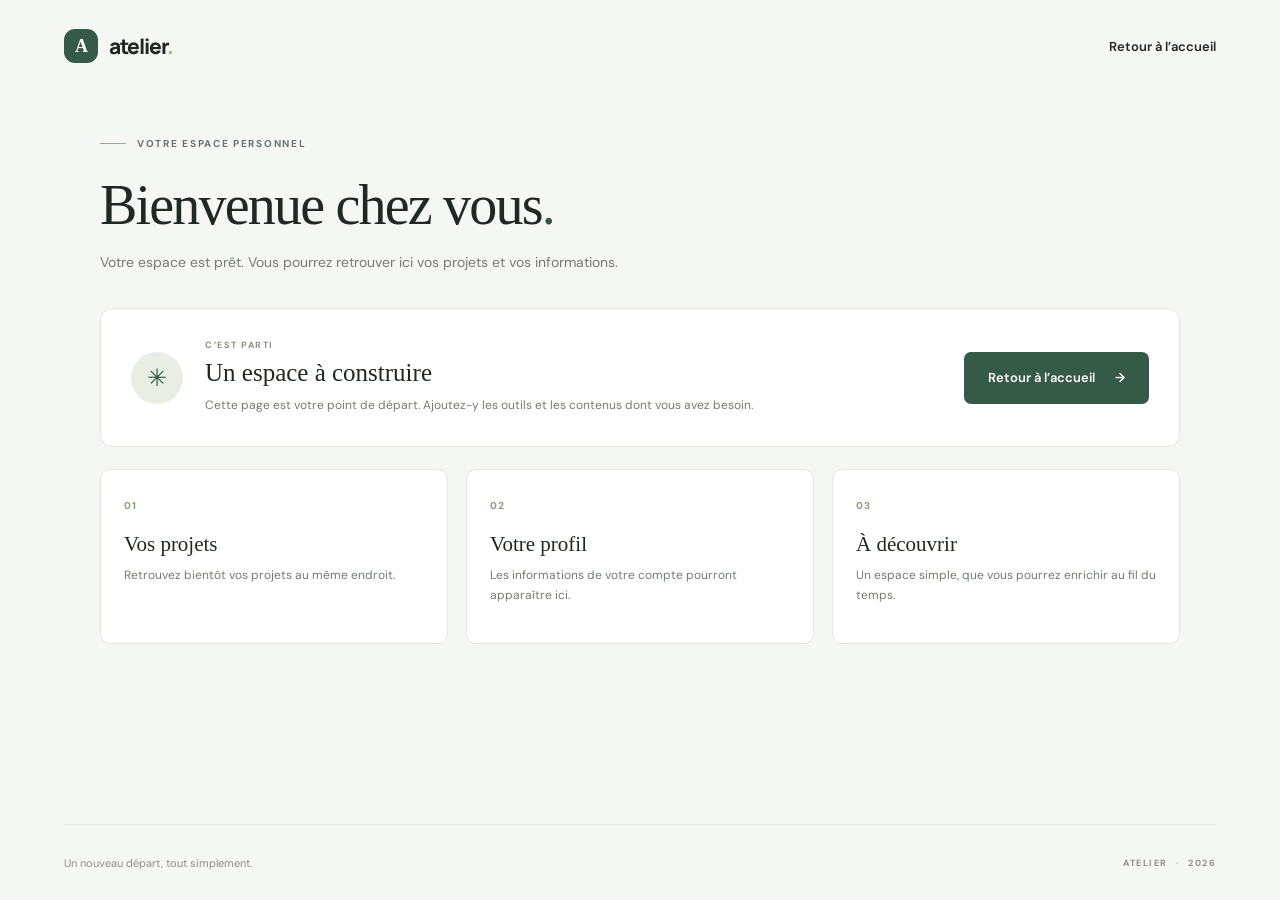
==== src/main/resources/static/dashboard.html @ 20f385c5 "Adding register security and verifications with a new password column" ====
<!DOCTYPE html>
<html lang="fr">
<head>
    <meta charset="UTF-8">
    <meta name="viewport" content="width=device-width, initial-scale=1.0">
    <meta name="theme-color" content="#f5f7f4">
    <title>Mon espace | Atelier</title>
    <link rel="stylesheet" href="css/style.css">
    <link rel="stylesheet" href="css/dashboard.css">
</head>
<body class="dashboard-page">
    <header class="site-header dashboard-header">
        <a class="brand" href="index.html" aria-label="Atelier, accueil">
            <span class="brand-mark" aria-hidden="true">A</span>
            <span>atelier<span class="brand-dot">.</span></span>
        </a>
        <a class="nav-link" href="index.html">Retour à l’accueil</a>
    </header>

    <main class="dashboard-main">
        <section class="dashboard-welcome">
            <p class="eyebrow">
                <span class="eyebrow-line"></span>
                VOTRE ESPACE PERSONNEL
            </p>
            <h1>Bienvenue chez vous<span>.</span></h1>
            <p>Votre espace est prêt. Vous pourrez retrouver ici vos projets et vos informations.</p>
        </section>

        <section class="dashboard-panel" aria-labelledby="space-title">
            <div class="panel-icon" aria-hidden="true">✳</div>
            <div>
                <p class="card-kicker">C’EST PARTI</p>
                <h2 id="space-title">Un espace à construire</h2>
                <p>Cette page est votre point de départ. Ajoutez-y les outils et les contenus dont vous avez besoin.</p>
            </div>
            <a class="button button-dark" href="index.html">Retour à l’accueil <span aria-hidden="true">→</span></a>
        </section>

        <section class="dashboard-cards" aria-label="Aperçu de votre espace">
            <article class="dashboard-card">
                <span class="dashboard-card-number">01</span>
                <h2>Vos projets</h2>
                <p>Retrouvez bientôt vos projets au même endroit.</p>
            </article>
            <article class="dashboard-card">
                <span class="dashboard-card-number">02</span>
                <h2>Votre profil</h2>
                <p>Les informations de votre compte pourront apparaître ici.</p>
            </article>
            <article class="dashboard-card">
                <span class="dashboard-card-number">03</span>
                <h2>À découvrir</h2>
                <p>Un espace simple, que vous pourrez enrichir au fil du temps.</p>
            </article>
        </section>
    </main>

    <footer class="site-footer dashboard-footer">
        <span>Un nouveau départ, tout simplement.</span>
        <span class="footer-right">ATELIER <span aria-hidden="true">·</span> 2026</span>
    </footer>
</body>
</html>
---- src/main/resources/static/css/style.css ----
﻿@import url('https://fonts.googleapis.com/css2?family=DM+Sans:wght@400;500;600;700&family=Manrope:wght@400;500;600;700;800&display=swap');

* {
    box-sizing: border-box;
}

html {
    min-width: 320px;
}

body {
    min-height: 100vh;
    margin: 0;
    background: #f5f7f4;
    color: #202821;
    font-family: 'DM Sans', Arial, sans-serif;
}

a {
    color: inherit;
}

.site-header, .site-footer {
    width: 90%;
    max-width: 1180px;
    margin-inline: auto;
}

.site-header {
    height: 92px;
    display: flex;
    align-items: center;
    justify-content: space-between;
}

.brand {
    display: inline-flex;
    align-items: center;
    gap: 11px;
    text-decoration: none;
    font: 800 21px 'Manrope', sans-serif;
    letter-spacing: -1px;
}

.brand-mark {
    display: grid;
    place-items: center;
    width: 34px;
    height: 34px;
    border-radius: 11px;
    background: #355a48;
    color: white;
    font: 700 18px Georgia, 'Times New Roman', serif;
}

.brand-dot {
    color: #a2b37d;
}

.header-nav {
    display: flex;
    align-items: center;
    gap: 30px;
}

.nav-link {
    color: #202821;
    font-size: 13px;
    font-weight: 600;
    text-decoration: none;
}

.nav-link:hover, .auth-switch a:hover, .auth-footer a:hover {
    color: #355a48;
}

.button {
    min-height: 52px;
    padding: 0 23px;
    display: inline-flex;
    align-items: center;
    justify-content: center;
    gap: 20px;
    border: 1px solid transparent;
    border-radius: 7px;
    text-decoration: none;
    font: 600 13px 'DM Sans', sans-serif;
    cursor: pointer;
    transition: background .18s ease, transform .18s ease;
}

.button:hover {
    transform: translateY(-1px);
}

.button-dark {
    background: #355a48;
    color: #fff;
}

.button-dark:hover {
    background: #294838;
}

.button-small {
    min-height: 42px;
    padding-inline: 17px;
    gap: 12px;
}

.button-light {
    background: #fff;
    border-color: #e2e7e0;
    color: #202821;
}

.button-light:hover {
    background: #f0f3ef;
}

.button-full {
    width: 100%;
    margin-top: 4px;
}

.hero-wrap {
    width: 90%;
    max-width: 1180px;
    min-height: 80vh;
    margin: 0 auto;
    display: grid;
    grid-template-columns: 1.03fr .97fr;
    align-items: center;
    gap: 48px;
    padding: 22px 0 58px;
}

.hero-copy {
    padding: 26px 0 30px 20px;
}

.eyebrow {
    display: flex;
    align-items: center;
    gap: 11px;
    margin: 0 0 25px;
    color: #687369;
    font-size: 10px;
    font-weight: 700;
    letter-spacing: 1.7px;
}

.eyebrow-line {
    width: 26px;
    height: 1px;
    background: #9cac87;
}

h1, h2, p {
    margin-top: 0;
}

.hero-copy h1, .auth-intro h1 {
    margin: 0;
    font: 500 76px/1.07 Georgia, 'Times New Roman', serif;
    letter-spacing: -2.6px;
}

.hero-copy h1 span, .auth-intro h1 span {
    color: #355a48;
    font-style: italic;
}

.hero-description {
    max-width: 440px;
    margin: 25px 0 30px;
    color: #737b72;
    font-size: 15px;
    line-height: 1.8;
}

.hero-actions {
    display: flex;
    flex-wrap: wrap;
    gap: 12px;
}

.hero-note {
    display: flex;
    align-items: center;
    gap: 10px;
    margin-top: 32px;
    color: #7b8379;
    font-size: 11px;
}

.note-check {
    width: 19px;
    height: 19px;
    display: grid;
    place-items: center;
    border-radius: 50%;
    background: #e5ecdf;
    color: #355a48;
    font-size: 11px;
    font-weight: 700;
}

.hero-art {
    position: relative;
    min-height: 450px;
    overflow: hidden;
    border-radius: 8% 48% 9px 9px;
    background: #e6ebe1;
}

.hero-art::before {
    position: absolute;
    inset: 27px;
    border: 1px solid rgba(53, 90, 72, .13);
    border-radius: 48% 48% 4px 4px;
    content: '';
}

.art-sun {
    position: absolute;
    top: 88px;
    left: 50%;
    width: 190px;
    height: 190px;
    transform: translateX(-50%);
    border-radius: 50%;
    background: #c7d2b8;
    box-shadow: 0 0 0 24px rgba(199, 210, 184, .2);
}

.art-orbit {
    position: absolute;
    top: 55px;
    left: 50%;
    width: 310px;
    height: 310px;
    transform: translateX(-50%);
    border: 1px solid rgba(53, 90, 72, .25);
    border-radius: 50%;
}

.orbit-two {
    top: 22px;
    width: 380px;
    height: 380px;
    border-color: rgba(53, 90, 72, .11);
}

.art-card {
    position: absolute;
    display: flex;
    align-items: center;
    gap: 12px;
    padding: 14px 17px;
    border: 1px solid rgba(255,255,255,.7);
    border-radius: 9px;
    background: rgba(255,255,255,.83);
    box-shadow: 0 10px 30px rgba(40, 57, 43, .08);
    color: #49564c;
    font-size: 11px;
    line-height: 1.5;
}

.card-top {
    top: 155px;
    left: 8%;
}

.card-bottom {
    right: 7%;
    bottom: 112px;
}

.card-icon {
    color: #78906b;
    font-size: 24px;
}

.status-dot {
    width: 9px;
    height: 9px;
    border-radius: 50%;
    background: #8aa77b;
    box-shadow: 0 0 0 4px #e9efe5;
}

.art-caption {
    position: absolute;
    right: 30px;
    bottom: 26px;
    color: #82907f;
    font-size: 8px;
    font-weight: 700;
    letter-spacing: 1.5px;
    line-height: 1.7;
    text-align: right;
}

.site-footer {
    min-height: 76px;
    display: flex;
    align-items: center;
    justify-content: space-between;
    border-top: 1px solid #e2e7e0;
    color: #899087;
    font-size: 11px;
}

.footer-right {
    font-size: 9px;
    font-weight: 700;
    letter-spacing: 1.5px;
}

.footer-right span {
    padding-inline: 5px;
    color: #abb69e;
}

.auth-page {
    display: flex;
    flex-direction: column;
}

.auth-header {
    flex: 0 0 auto;
}

.auth-layout {
    width: 90%;
    max-width: 1080px;
    flex: 1;
    margin: 0 auto;
    display: grid;
    grid-template-columns: 1fr 430px;
    align-items: center;
    gap: 90px;
    padding: 32px 0 62px;
}

.auth-intro {
    position: relative;
    align-self: center;
    min-height: 400px;
    padding-top: 30px;
}

.auth-intro h1 {
    font-size: 62px;
}

.auth-intro > p:last-of-type {
    max-width: 370px;
    margin-top: 23px;
    color: #737b72;
    font-size: 14px;
    line-height: 1.8;
}

.auth-decoration {
    position: absolute;
    left: 4px;
    bottom: 8px;
    width: 210px;
    height: 92px;
    border-bottom: 1px solid #d7dfd3;
}

.auth-decoration i, .auth-decoration b {
    position: absolute;
    bottom: 0;
    display: block;
    width: 1px;
    height: 67px;
    background: #d7dfd3;
    transform: rotate(39deg);
    transform-origin: bottom;
}

.auth-decoration b {
    left: 42px;
    height: 53px;
    transform: rotate(-39deg);
}

.auth-decoration span {
    position: absolute;
    top: 4px;
    left: 62px;
    color: #9eaf8c;
    font-size: 24px;
}

.auth-card {
    padding: 38px 37px 28px;
    border: 1px solid #e8ece6;
    border-radius: 12px;
    background: #fff;
    box-shadow: 0 16px 45px rgba(39, 57, 43, .06);
}

.card-heading {
    margin-bottom: 28px;
}

.card-kicker {
    margin-bottom: 10px;
    color: #85917e;
    font-size: 9px;
    font-weight: 700;
    letter-spacing: 1.5px;
}

.auth-card h2 {
    margin-bottom: 8px;
    font: 500 31px Georgia, 'Times New Roman', serif;
    letter-spacing: -.7px;
}

.subtitle {
    margin: 0;
    color: #737b72;
    font-size: 12px;
    line-height: 1.6;
}

.form-group {
    display: flex;
    flex-direction: column;
    gap: 8px;
    margin-bottom: 18px;
}

.form-group label {
    color: #38433a;
    font-size: 11px;
    font-weight: 600;
}

.form-group input {
    width: 100%;
    height: 47px;
    padding: 0 13px;
    border: 1px solid #dfe5dd;
    border-radius: 6px;
    outline: none;
    background: #fff;
    color: #202821;
    font: 12px 'DM Sans', sans-serif;
    transition: border-color .15s, box-shadow .15s;
}

.form-group input::placeholder {
    color: #a1a89e;
}

.form-group input:focus {
    border-color: #74917b;
    box-shadow: 0 0 0 3px rgba(53, 90, 72, .1);
}

.auth-switch {
    margin: 23px 0 0;
    color: #858c83;
    font-size: 11px;
    text-align: center;
}

.auth-switch a {
    margin-left: 3px;
    color: #355a48;
    font-weight: 700;
    text-decoration: none;
}

.form-result {
    color: #355a48;
    font-size: 12px;
}

.auth-footer {
    min-height: 65px;
}

.auth-footer a {
    color: #7a8378;
    font-size: 11px;
    text-decoration: none;
}

@media (max-width: 850px) {
    .site-header, .site-footer, .hero-wrap, .auth-layout {
        width: 90%;
    }

    .hero-wrap, .auth-layout {
        grid-template-columns: 1fr;
    }

    .hero-wrap { gap: 24px; padding-top: 38px; }
    .hero-copy { padding-left: 0; }
    .hero-copy h1 { font-size: 72px; }
    .hero-art { min-height: 390px; }
    .auth-layout { max-width: 620px; gap: 26px; padding-top: 26px; }
    .auth-intro { min-height: 0; padding-top: 15px; }
    .auth-intro h1 { font-size: 58px; }
    .auth-decoration { display: none; }
    .auth-card { width: 100%; }
}

@media (max-width: 520px) {
    .site-header, .site-footer, .hero-wrap, .auth-layout { width: 92%; }
    .site-header { height: 74px; }
    .header-nav { gap: 14px; }
    .header-nav .nav-link, .auth-header > .nav-link { font-size: 11px; }
    .button-small { min-height: 38px; padding: 0 11px; font-size: 11px; }
    .hero-wrap { padding-top: 28px; }
    .hero-copy h1 { font-size: 49px; letter-spacing: -1.8px; }
    .hero-description { font-size: 13px; }
    .hero-actions { flex-direction: column; align-items: stretch; }
    .hero-actions .button { width: 100%; }
    .hero-art { min-height: 330px; }
    .art-sun { top: 67px; width: 145px; height: 145px; }
    .art-orbit { top: 39px; width: 245px; height: 245px; }
    .orbit-two { top: 12px; width: 300px; height: 300px; }
    .card-top { top: 117px; left: 4%; }
    .card-bottom { right: 4%; bottom: 80px; }
    .site-footer { font-size: 9px; }
    .auth-layout { padding: 15px 0 35px; }
    .auth-intro h1 { font-size: 42px; letter-spacing: -1.6px; }
    .auth-intro > p:last-of-type { font-size: 12px; }
    .auth-card { padding: 28px 22px 23px; }
}
---- src/main/resources/static/css/dashboard.css ----
.dashboard-page {
    display: flex;
    flex-direction: column;
}

.dashboard-header {
    flex: 0 0 auto;
}

.dashboard-main {
    width: 90%;
    max-width: 1080px;
    flex: 1;
    margin: 0 auto;
    padding: 45px 0 70px;
}

.dashboard-welcome {
    margin-bottom: 34px;
}

.dashboard-welcome h1 {
    margin: 0 0 14px;
    font: 500 56px/1.1 Georgia, 'Times New Roman', serif;
    letter-spacing: -1.8px;
}

.dashboard-welcome h1 span {
    color: #355a48;
}

.dashboard-welcome > p:last-child {
    max-width: 560px;
    margin: 0;
    color: #737b72;
    font-size: 14px;
    line-height: 1.7;
}

.dashboard-panel {
    display: flex;
    align-items: center;
    gap: 22px;
    padding: 30px;
    border: 1px solid #e2e7e0;
    border-radius: 12px;
    background: #fff;
}

.panel-icon {
    width: 52px;
    height: 52px;
    flex: 0 0 52px;
    display: grid;
    place-items: center;
    border-radius: 50%;
    background: #e8eee4;
    color: #355a48;
    font-size: 24px;
}

.dashboard-panel > div:nth-child(2) {
    flex: 1;
    min-width: 200px;
}

.dashboard-panel .card-kicker {
    margin-bottom: 8px;
    color: #85917e;
    font-size: 9px;
    font-weight: 700;
    letter-spacing: 1.5px;
}

.dashboard-panel h2,
.dashboard-card h2 {
    margin: 0 0 8px;
    font: 500 25px Georgia, 'Times New Roman', serif;
}

.dashboard-panel p:last-child,
.dashboard-card p {
    margin: 0;
    color: #737b72;
    font-size: 12px;
    line-height: 1.7;
}

.dashboard-panel .button {
    flex: 0 0 auto;
}

.dashboard-cards {
    display: grid;
    grid-template-columns: repeat(3, 1fr);
    gap: 18px;
    margin-top: 22px;
}

.dashboard-card {
    min-height: 175px;
    padding: 23px;
    border: 1px solid #e2e7e0;
    border-radius: 10px;
    background: #fff;
}

.dashboard-card-number {
    display: inline-block;
    margin-bottom: 20px;
    color: #8a9b7c;
    font-size: 10px;
    font-weight: 700;
    letter-spacing: 1px;
}

.dashboard-card h2 {
    font-size: 21px;
}

.dashboard-footer {
    flex: 0 0 auto;
}

@media (max-width: 700px) {
    .dashboard-main {
        padding: 30px 0 45px;
    }

    .dashboard-welcome h1 {
        font-size: 44px;
    }

    .dashboard-panel {
        align-items: flex-start;
        flex-wrap: wrap;
        padding: 23px;
    }

    .dashboard-panel .button {
        margin-left: 74px;
    }

    .dashboard-cards {
        grid-template-columns: 1fr;
        gap: 12px;
    }

    .dashboard-card {
        min-height: 0;
    }

    .dashboard-card-number {
        margin-bottom: 12px;
    }
}

@media (max-width: 480px) {
    .dashboard-welcome h1 {
        font-size: 37px;
    }

    .dashboard-panel {
        gap: 15px;
        padding: 19px;
    }

    .panel-icon {
        width: 42px;
        height: 42px;
        flex-basis: 42px;
    }

    .dashboard-panel .button {
        margin-left: 57px;
    }
}
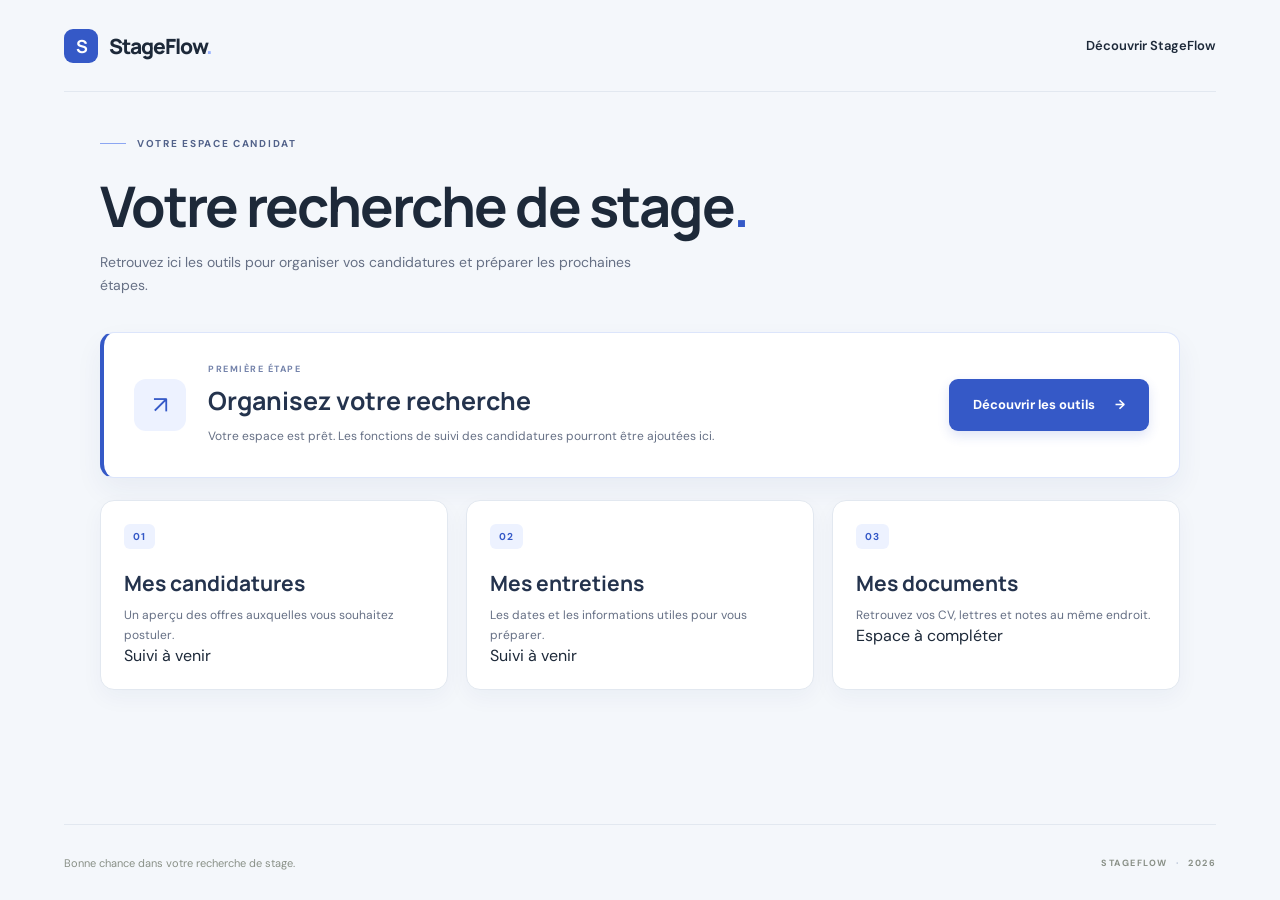
==== commit 81277d2f: "Recycling the project files" ====
--- a/src/main/resources/static/dashboard.html
+++ b/src/main/resources/static/dashboard.html
@@ -1,64 +1,74 @@
 <!DOCTYPE html>
 <html lang="fr">
+
 <head>
     <meta charset="UTF-8">
     <meta name="viewport" content="width=device-width, initial-scale=1.0">
-    <meta name="theme-color" content="#f5f7f4">
-    <title>Mon espace | Atelier</title>
+    <meta name="theme-color" content="#f4f7fb">
+    <title>Tableau de bord | StageFlow</title>
     <link rel="stylesheet" href="css/style.css">
     <link rel="stylesheet" href="css/dashboard.css">
 </head>
+
 <body class="dashboard-page">
     <header class="site-header dashboard-header">
-        <a class="brand" href="index.html" aria-label="Atelier, accueil">
-            <span class="brand-mark" aria-hidden="true">A</span>
-            <span>atelier<span class="brand-dot">.</span></span>
+        <a class="brand" href="index.html" aria-label="StageFlow, accueil">
+            <span class="brand-mark" aria-hidden="true">S</span>
+            <span>StageFlow<span class="brand-dot">.</span></span>
         </a>
-        <a class="nav-link" href="index.html">Retour à l’accueil</a>
+
+        <nav class="header-nav" aria-label="Navigation du tableau de bord">
+            <a class="nav-link" href="index.html">Découvrir StageFlow</a>
+        </nav>
     </header>
 
     <main class="dashboard-main">
         <section class="dashboard-welcome">
-            <p class="eyebrow">
-                <span class="eyebrow-line"></span>
-                VOTRE ESPACE PERSONNEL
-            </p>
-            <h1>Bienvenue chez vous<span>.</span></h1>
-            <p>Votre espace est prêt. Vous pourrez retrouver ici vos projets et vos informations.</p>
+            <p class="eyebrow"><span class="eyebrow-line"></span> VOTRE ESPACE CANDIDAT</p>
+            <h1>Votre recherche de stage<span>.</span></h1>
+            <p>Retrouvez ici les outils pour organiser vos candidatures et préparer les prochaines étapes.</p>
         </section>
 
-        <section class="dashboard-panel" aria-labelledby="space-title">
-            <div class="panel-icon" aria-hidden="true">✳</div>
+        <section class="dashboard-panel" aria-labelledby="application-title">
+            <div class="panel-icon" aria-hidden="true">↗</div>
+
             <div>
-                <p class="card-kicker">C’EST PARTI</p>
-                <h2 id="space-title">Un espace à construire</h2>
-                <p>Cette page est votre point de départ. Ajoutez-y les outils et les contenus dont vous avez besoin.</p>
+                <p class="card-kicker">PREMIÈRE ÉTAPE</p>
+                <h2 id="application-title">Organisez votre recherche</h2>
+                <p>Votre espace est prêt. Les fonctions de suivi des candidatures pourront être ajoutées ici.</p>
             </div>
-            <a class="button button-dark" href="index.html">Retour à l’accueil <span aria-hidden="true">→</span></a>
+            
+            <a class="button button-dark" href="index.html#features">Découvrir les outils <span aria-hidden="true">→</span></a>
         </section>
 
-        <section class="dashboard-cards" aria-label="Aperçu de votre espace">
+        <section class="dashboard-cards" aria-label="Outils de recherche de stage">
             <article class="dashboard-card">
                 <span class="dashboard-card-number">01</span>
-                <h2>Vos projets</h2>
-                <p>Retrouvez bientôt vos projets au même endroit.</p>
+                <h2>Mes candidatures</h2>
+                <p>Un aperçu des offres auxquelles vous souhaitez postuler.</p>
+                <span class="card-status">Suivi à venir</span>
             </article>
+
             <article class="dashboard-card">
                 <span class="dashboard-card-number">02</span>
-                <h2>Votre profil</h2>
-                <p>Les informations de votre compte pourront apparaître ici.</p>
+                <h2>Mes entretiens</h2>
+                <p>Les dates et les informations utiles pour vous préparer.</p>
+                <span class="card-status">Suivi à venir</span>
             </article>
+
             <article class="dashboard-card">
                 <span class="dashboard-card-number">03</span>
-                <h2>À découvrir</h2>
-                <p>Un espace simple, que vous pourrez enrichir au fil du temps.</p>
+                <h2>Mes documents</h2>
+                <p>Retrouvez vos CV, lettres et notes au même endroit.</p>
+                <span class="card-status">Espace à compléter</span>
             </article>
         </section>
     </main>
 
     <footer class="site-footer dashboard-footer">
-        <span>Un nouveau départ, tout simplement.</span>
-        <span class="footer-right">ATELIER <span aria-hidden="true">·</span> 2026</span>
+        <span>Bonne chance dans votre recherche de stage.</span>
+        <span class="footer-right">STAGEFLOW <span aria-hidden="true">·</span> 2026</span>
     </footer>
+    
 </body>
 </html>
--- a/src/main/resources/static/css/style.css
+++ b/src/main/resources/static/css/style.css
@@ -11,8 +11,8 @@
 body {
     min-height: 100vh;
     margin: 0;
-    background: #f5f7f4;
-    color: #202821;
+    background: #f4f7fb;
+    color: #1d2939;
     font-family: 'DM Sans', Arial, sans-serif;
 }
 
@@ -48,13 +48,13 @@
     width: 34px;
     height: 34px;
     border-radius: 11px;
-    background: #355a48;
+    background: #3559c7;
     color: white;
     font: 700 18px Georgia, 'Times New Roman', serif;
 }
 
 .brand-dot {
-    color: #a2b37d;
+    color: #9bb4ff;
 }
 
 .header-nav {
@@ -64,14 +64,14 @@
 }
 
 .nav-link {
-    color: #202821;
+    color: #1d2939;
     font-size: 13px;
     font-weight: 600;
     text-decoration: none;
 }
 
 .nav-link:hover, .auth-switch a:hover, .auth-footer a:hover {
-    color: #355a48;
+    color: #3559c7;
 }
 
 .button {
@@ -94,12 +94,12 @@
 }
 
 .button-dark {
-    background: #355a48;
+    background: #3559c7;
     color: #fff;
 }
 
 .button-dark:hover {
-    background: #294838;
+    background: #28439a;
 }
 
 .button-small {
@@ -110,8 +110,8 @@
 
 .button-light {
     background: #fff;
-    border-color: #e2e7e0;
-    color: #202821;
+    border-color: #e2e8f0;
+    color: #1d2939;
 }
 
 .button-light:hover {
@@ -144,7 +144,7 @@
     align-items: center;
     gap: 11px;
     margin: 0 0 25px;
-    color: #687369;
+    color: #667085;
     font-size: 10px;
     font-weight: 700;
     letter-spacing: 1.7px;
@@ -153,7 +153,7 @@
 .eyebrow-line {
     width: 26px;
     height: 1px;
-    background: #9cac87;
+    background: #8ca6f2;
 }
 
 h1, h2, p {
@@ -167,14 +167,14 @@
 }
 
 .hero-copy h1 span, .auth-intro h1 span {
-    color: #355a48;
+    color: #3559c7;
     font-style: italic;
 }
 
 .hero-description {
     max-width: 440px;
     margin: 25px 0 30px;
-    color: #737b72;
+    color: #667085;
     font-size: 15px;
     line-height: 1.8;
 }
@@ -190,7 +190,7 @@
     align-items: center;
     gap: 10px;
     margin-top: 32px;
-    color: #7b8379;
+    color: #667085;
     font-size: 11px;
 }
 
@@ -200,8 +200,8 @@
     display: grid;
     place-items: center;
     border-radius: 50%;
-    background: #e5ecdf;
-    color: #355a48;
+    background: #edf2ff;
+    color: #3559c7;
     font-size: 11px;
     font-weight: 700;
 }
@@ -211,7 +211,7 @@
     min-height: 450px;
     overflow: hidden;
     border-radius: 8% 48% 9px 9px;
-    background: #e6ebe1;
+    background: #eaf0ff;
 }
 
 .hero-art::before {
@@ -230,7 +230,7 @@
     height: 190px;
     transform: translateX(-50%);
     border-radius: 50%;
-    background: #c7d2b8;
+    background: #8da6ee;
     box-shadow: 0 0 0 24px rgba(199, 210, 184, .2);
 }
 
@@ -278,7 +278,7 @@
 }
 
 .card-icon {
-    color: #78906b;
+    color: #4966cf;
     font-size: 24px;
 }
 
@@ -286,15 +286,15 @@
     width: 9px;
     height: 9px;
     border-radius: 50%;
-    background: #8aa77b;
-    box-shadow: 0 0 0 4px #e9efe5;
+    background: #6884e5;
+    box-shadow: 0 0 0 4px #e4eaff;
 }
 
 .art-caption {
     position: absolute;
     right: 30px;
     bottom: 26px;
-    color: #82907f;
+    color: #6878a5;
     font-size: 8px;
     font-weight: 700;
     letter-spacing: 1.5px;
@@ -307,7 +307,7 @@
     display: flex;
     align-items: center;
     justify-content: space-between;
-    border-top: 1px solid #e2e7e0;
+    border-top: 1px solid #e2e8f0;
     color: #899087;
     font-size: 11px;
 }
@@ -320,7 +320,7 @@
 
 .footer-right span {
     padding-inline: 5px;
-    color: #abb69e;
+    color: #aab6ce;
 }
 
 .auth-page {
@@ -358,7 +358,7 @@
 .auth-intro > p:last-of-type {
     max-width: 370px;
     margin-top: 23px;
-    color: #737b72;
+    color: #667085;
     font-size: 14px;
     line-height: 1.8;
 }
@@ -369,7 +369,7 @@
     bottom: 8px;
     width: 210px;
     height: 92px;
-    border-bottom: 1px solid #d7dfd3;
+    border-bottom: 1px solid #d7e0ee;
 }
 
 .auth-decoration i, .auth-decoration b {
@@ -378,7 +378,7 @@
     display: block;
     width: 1px;
     height: 67px;
-    background: #d7dfd3;
+    background: #d7e0ee;
     transform: rotate(39deg);
     transform-origin: bottom;
 }
@@ -393,7 +393,7 @@
     position: absolute;
     top: 4px;
     left: 62px;
-    color: #9eaf8c;
+    color: #8299df;
     font-size: 24px;
 }
 
@@ -411,7 +411,7 @@
 
 .card-kicker {
     margin-bottom: 10px;
-    color: #85917e;
+    color: #7382aa;
     font-size: 9px;
     font-weight: 700;
     letter-spacing: 1.5px;
@@ -425,7 +425,7 @@
 
 .subtitle {
     margin: 0;
-    color: #737b72;
+    color: #667085;
     font-size: 12px;
     line-height: 1.6;
 }
@@ -438,7 +438,7 @@
 }
 
 .form-group label {
-    color: #38433a;
+    color: #344054;
     font-size: 11px;
     font-weight: 600;
 }
@@ -447,40 +447,40 @@
     width: 100%;
     height: 47px;
     padding: 0 13px;
-    border: 1px solid #dfe5dd;
+    border: 1px solid #d7deea;
     border-radius: 6px;
     outline: none;
     background: #fff;
-    color: #202821;
+    color: #1d2939;
     font: 12px 'DM Sans', sans-serif;
     transition: border-color .15s, box-shadow .15s;
 }
 
 .form-group input::placeholder {
-    color: #a1a89e;
+    color: #98a2b3;
 }
 
 .form-group input:focus {
-    border-color: #74917b;
+    border-color: #6b82d9;
     box-shadow: 0 0 0 3px rgba(53, 90, 72, .1);
 }
 
 .auth-switch {
     margin: 23px 0 0;
-    color: #858c83;
+    color: #667085;
     font-size: 11px;
     text-align: center;
 }
 
 .auth-switch a {
     margin-left: 3px;
-    color: #355a48;
+    color: #3559c7;
     font-weight: 700;
     text-decoration: none;
 }
 
 .form-result {
-    color: #355a48;
+    color: #3559c7;
     font-size: 12px;
 }
 
@@ -536,4 +536,170 @@
     .auth-intro h1 { font-size: 42px; letter-spacing: -1.6px; }
     .auth-intro > p:last-of-type { font-size: 12px; }
     .auth-card { padding: 28px 22px 23px; }
-}+}
+
+/* Internship portal theme */
+.site-header {
+    border-bottom: 1px solid #e2e8f0;
+}
+
+.brand-mark {
+    border-radius: 9px;
+    font-family: 'Manrope', sans-serif;
+}
+
+.button {
+    border-radius: 9px;
+    font-weight: 700;
+}
+
+.button-dark {
+    box-shadow: 0 5px 12px rgba(53, 89, 199, .16);
+}
+
+.hero-copy h1,
+.auth-intro h1 {
+    font-family: 'Manrope', Arial, sans-serif;
+    font-weight: 700;
+    letter-spacing: -3px;
+}
+
+.hero-copy h1 span,
+.auth-intro h1 span {
+    font-style: normal;
+}
+
+.hero-art {
+    border: 1px solid #dce5fb;
+    border-radius: 24px;
+    background: linear-gradient(145deg, #edf2ff, #e3ebff);
+}
+
+.hero-art::before {
+    border-radius: 18px;
+}
+
+.art-sun {
+    background: #b8c8fb;
+}
+
+.art-card {
+    border-color: #e6ebf5;
+    border-radius: 12px;
+    box-shadow: 0 12px 28px rgba(31, 53, 112, .1);
+}
+
+.auth-card {
+    border-color: #e2e8f0;
+    border-radius: 16px;
+    box-shadow: 0 18px 45px rgba(31, 53, 112, .08);
+}
+
+.form-group input {
+    border-radius: 8px;
+}
+
+.form-group input:focus {
+    box-shadow: 0 0 0 3px rgba(53, 89, 199, .12);
+}
+
+.landing-page .hero-copy h1 {
+    font-size: 60px;
+    line-height: 1.12;
+}
+
+.features-section {
+    width: 90%;
+    max-width: 1180px;
+    margin: 30px auto 80px;
+    padding-top: 38px;
+    border-top: 1px solid #e2e8f0;
+}
+
+.features-heading {
+    max-width: 600px;
+    margin-bottom: 25px;
+}
+
+.features-heading .eyebrow {
+    margin-bottom: 14px;
+}
+
+.features-heading h2 {
+    margin: 0;
+    color: #1d2939;
+    font: 700 30px/1.3 'Manrope', Arial, sans-serif;
+    letter-spacing: -.8px;
+}
+
+.feature-grid {
+    display: grid;
+    grid-template-columns: repeat(3, 1fr);
+    gap: 18px;
+}
+
+.feature-card {
+    min-height: 175px;
+    padding: 23px;
+    border: 1px solid #e2e8f0;
+    border-radius: 14px;
+    background: #fff;
+}
+
+.feature-number {
+    display: inline-block;
+    margin-bottom: 18px;
+    padding: 5px 8px;
+    border-radius: 6px;
+    background: #edf2ff;
+    color: #3559c7;
+    font-size: 10px;
+    font-weight: 700;
+}
+
+.feature-card h3 {
+    margin: 0 0 8px;
+    color: #24334d;
+    font: 700 16px 'Manrope', Arial, sans-serif;
+}
+
+.feature-card p {
+    margin: 0;
+    color: #667085;
+    font-size: 12px;
+    line-height: 1.7;
+}
+
+@media (max-width: 850px) {
+    .feature-grid {
+        grid-template-columns: 1fr;
+    }
+
+    .feature-card {
+        min-height: 0;
+    }
+}
+
+@media (max-width: 520px) {
+    .landing-page .header-nav {
+        gap: 10px;
+    }
+
+    .landing-page .header-nav .nav-link:first-child {
+        display: none;
+    }
+
+    .landing-page .brand {
+        gap: 7px;
+        font-size: 17px;
+    }
+
+    .landing-page .hero-copy h1 {
+        font-size: 42px;
+        letter-spacing: -1.5px;
+    }
+
+    .features-heading h2 {
+        font-size: 24px;
+    }
+}
--- a/src/main/resources/static/css/dashboard.css
+++ b/src/main/resources/static/css/dashboard.css
@@ -1,4 +1,4 @@
-.dashboard-page {
+﻿.dashboard-page {
     display: flex;
     flex-direction: column;
 }
@@ -26,13 +26,13 @@
 }
 
 .dashboard-welcome h1 span {
-    color: #355a48;
+    color: #3559c7;
 }
 
 .dashboard-welcome > p:last-child {
     max-width: 560px;
     margin: 0;
-    color: #737b72;
+    color: #667085;
     font-size: 14px;
     line-height: 1.7;
 }
@@ -42,7 +42,7 @@
     align-items: center;
     gap: 22px;
     padding: 30px;
-    border: 1px solid #e2e7e0;
+    border: 1px solid #e2e8f0;
     border-radius: 12px;
     background: #fff;
 }
@@ -55,7 +55,7 @@
     place-items: center;
     border-radius: 50%;
     background: #e8eee4;
-    color: #355a48;
+    color: #3559c7;
     font-size: 24px;
 }
 
@@ -66,7 +66,7 @@
 
 .dashboard-panel .card-kicker {
     margin-bottom: 8px;
-    color: #85917e;
+    color: #7382aa;
     font-size: 9px;
     font-weight: 700;
     letter-spacing: 1.5px;
@@ -81,7 +81,7 @@
 .dashboard-panel p:last-child,
 .dashboard-card p {
     margin: 0;
-    color: #737b72;
+    color: #667085;
     font-size: 12px;
     line-height: 1.7;
 }
@@ -100,7 +100,7 @@
 .dashboard-card {
     min-height: 175px;
     padding: 23px;
-    border: 1px solid #e2e7e0;
+    border: 1px solid #e2e8f0;
     border-radius: 10px;
     background: #fff;
 }
@@ -108,7 +108,7 @@
 .dashboard-card-number {
     display: inline-block;
     margin-bottom: 20px;
-    color: #8a9b7c;
+    color: #6f86d4;
     font-size: 10px;
     font-weight: 700;
     letter-spacing: 1px;
@@ -175,3 +175,53 @@
         margin-left: 57px;
     }
 }
+
+/* Internship portal dashboard styling */
+.dashboard-welcome h1 {
+    color: #1d2939;
+    font-family: 'Manrope', Arial, sans-serif;
+    font-weight: 700;
+    letter-spacing: -2px;
+}
+
+.dashboard-welcome .eyebrow {
+    color: #52628a;
+}
+
+.dashboard-panel {
+    border-color: #dce5fb;
+    border-left: 4px solid #3559c7;
+    border-radius: 14px;
+    box-shadow: 0 12px 28px rgba(31, 53, 112, .06);
+}
+
+.panel-icon {
+    border-radius: 12px;
+    background: #edf2ff;
+}
+
+.dashboard-panel h2,
+.dashboard-card h2 {
+    color: #24334d;
+    font-family: 'Manrope', Arial, sans-serif;
+    font-weight: 700;
+}
+
+.dashboard-card {
+    border-color: #e2e8f0;
+    border-radius: 14px;
+    box-shadow: 0 8px 22px rgba(31, 53, 112, .045);
+    transition: transform .18s ease, box-shadow .18s ease;
+}
+
+.dashboard-card:hover {
+    transform: translateY(-3px);
+    box-shadow: 0 14px 28px rgba(31, 53, 112, .1);
+}
+
+.dashboard-card-number {
+    padding: 6px 9px;
+    border-radius: 6px;
+    background: #edf2ff;
+    color: #3559c7;
+}
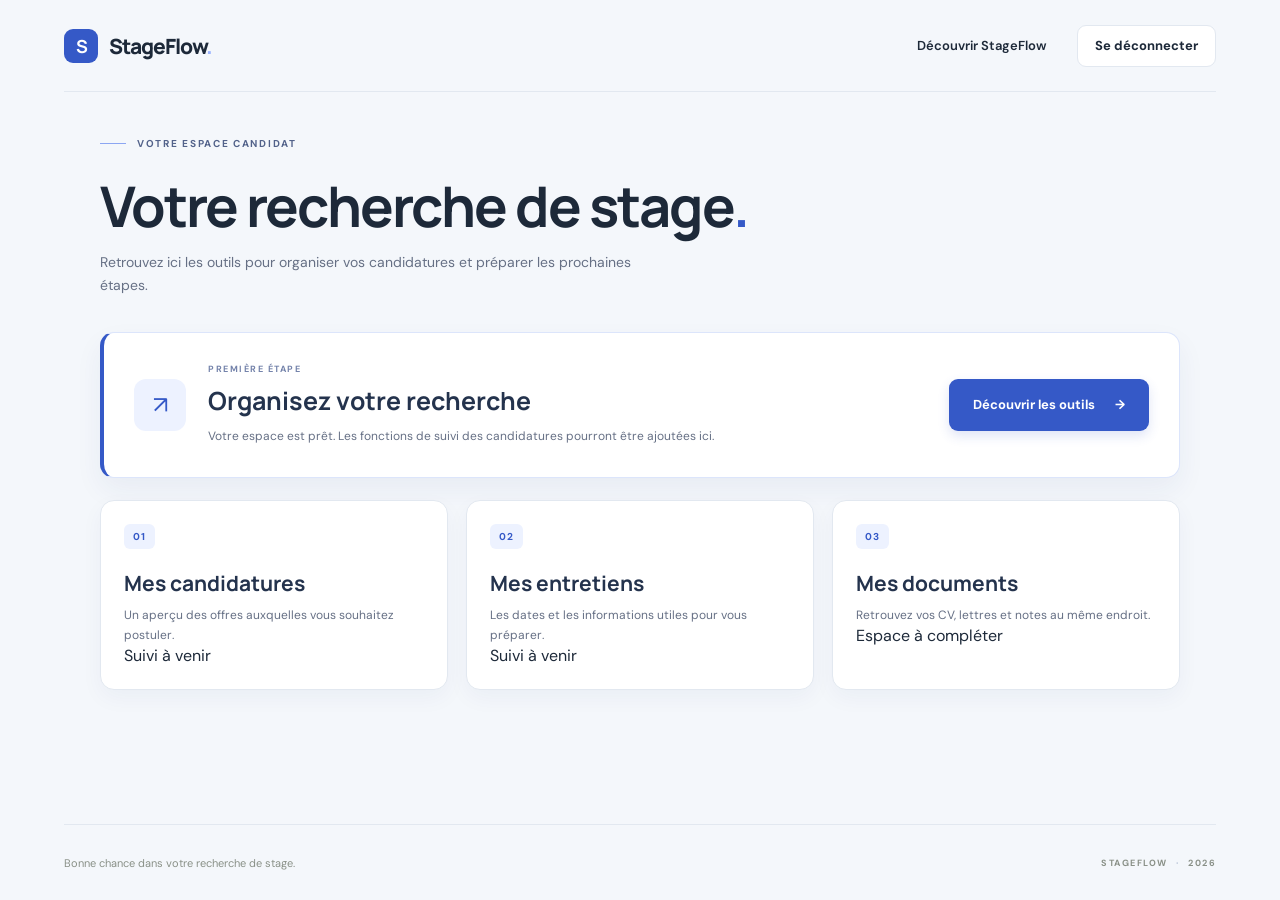
==== commit f6d5c5c4: "First approach of session management" ====
--- a/src/main/resources/static/dashboard.html
+++ b/src/main/resources/static/dashboard.html
@@ -19,6 +19,9 @@
 
         <nav class="header-nav" aria-label="Navigation du tableau de bord">
             <a class="nav-link" href="index.html">Découvrir StageFlow</a>
+            <button type="button" id="logoutBtn" class="button button-small button-light">
+                Se déconnecter
+            </button>
         </nav>
     </header>
 
@@ -69,6 +72,7 @@
         <span>Bonne chance dans votre recherche de stage.</span>
         <span class="footer-right">STAGEFLOW <span aria-hidden="true">·</span> 2026</span>
     </footer>
-    
+
+    <script src="js/login.js"></script>
 </body>
 </html>
